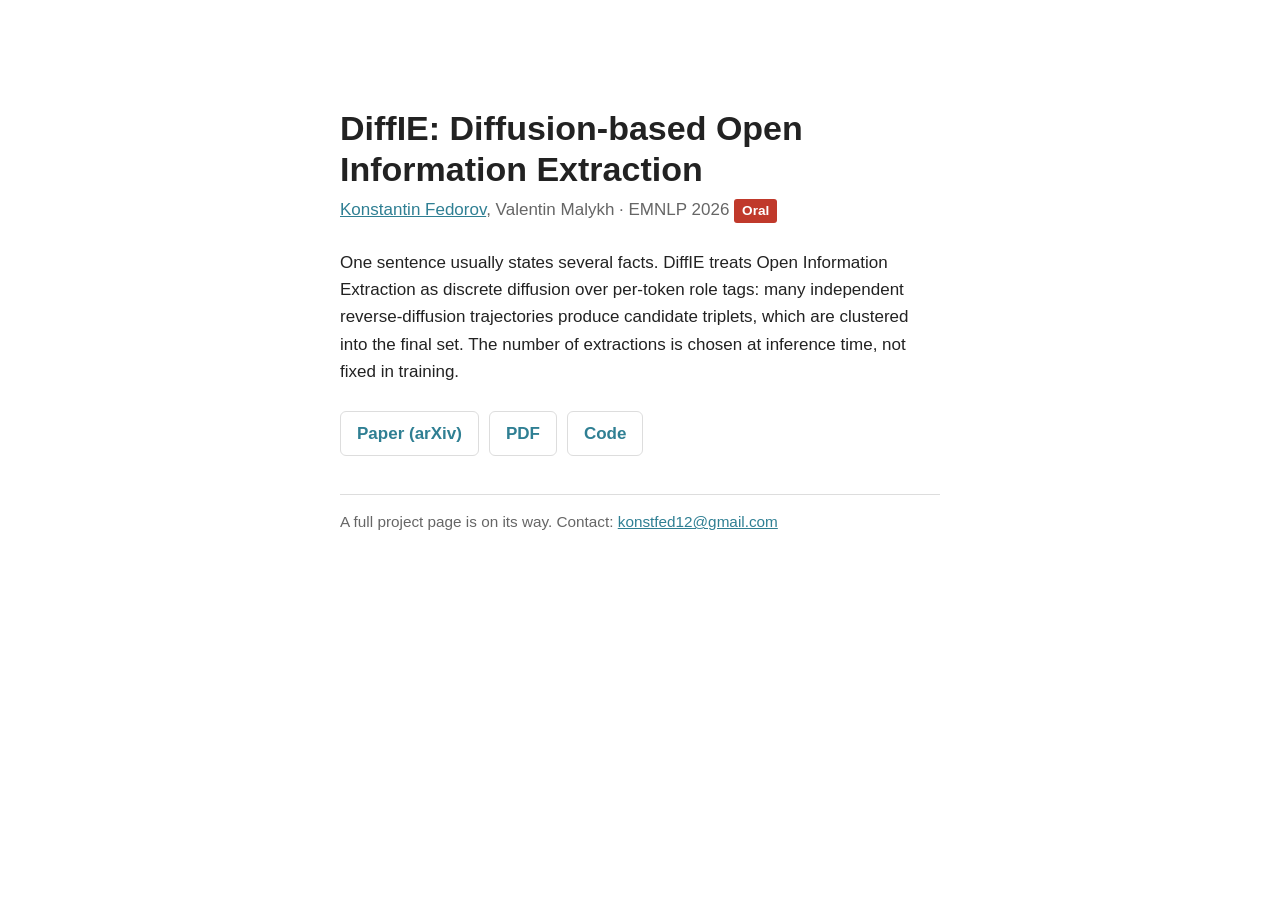
==== diffie/index.html @ b3a7d1a7 "Add placeholder landing page and DiffIE page Co-Authored-By: Claude Opus 5.5 <noreply@anthropic.com>" ====
<!doctype html>
<html lang="en">
<head>
<meta charset="utf-8">
<meta name="viewport" content="width=device-width, initial-scale=1">
<title>DiffIE: Diffusion-based Open Information Extraction</title>
<meta name="description" content="DiffIE recasts Open Information Extraction as discrete diffusion over per-token role tags. EMNLP 2026, oral.">
<link rel="canonical" href="https://konstfed.github.io/diffie/">
<link rel="stylesheet" href="/style.css">
</head>
<body>
<main>
  <h1>DiffIE: Diffusion-based Open Information Extraction</h1>
  <p class="sub"><a href="/">Konstantin Fedorov</a>, Valentin Malykh · EMNLP 2026 <span class="badge">Oral</span></p>
  <p>One sentence usually states several facts. DiffIE treats Open Information Extraction as discrete diffusion over per-token role tags: many independent reverse-diffusion trajectories produce candidate triplets, which are clustered into the final set. The number of extractions is chosen at inference time, not fixed in training.</p>
  <ul class="links">
    <li><a href="https://arxiv.org/abs/2609.02315">Paper (arXiv)</a></li>
    <li><a href="https://arxiv.org/pdf/2609.02315">PDF</a></li>
    <li><a href="https://github.com/KonstFed/DiffIE">Code</a></li>
  </ul>
  <p class="note">A full project page is on its way. Contact: <a href="mailto:konstfed12@gmail.com">konstfed12@gmail.com</a></p>
</main>
</body>
</html>
---- style.css ----
:root { color-scheme: light dark; --fg: #222; --muted: #666; --bg: #fff; --link: #2f7f93; --line: #ddd; }
@media (prefers-color-scheme: dark) { :root { --fg: #eee; --muted: #aaa; --bg: #1e1f22; --link: #6cc3db; --line: #444; } }
* { box-sizing: border-box; }
body { margin: 0; background: var(--bg); color: var(--fg); font: 17px/1.6 -apple-system, "Segoe UI", Roboto, "Helvetica Neue", Arial, sans-serif; }
main { max-width: 640px; margin: 0 auto; padding: 12vh 20px 48px; }
h1 { margin: 0 0 0.2em; font-size: 2em; line-height: 1.2; }
.sub { margin: 0 0 1.5em; color: var(--muted); }
a { color: var(--link); }
.links { display: flex; flex-wrap: wrap; gap: 10px; margin: 1.5em 0; padding: 0; list-style: none; }
.links a { display: inline-block; padding: 8px 16px; border: 1px solid var(--line); border-radius: 6px; text-decoration: none; font-weight: 600; }
.links a:hover { border-color: var(--link); }
.badge { display: inline-block; padding: 1px 8px; border-radius: 3px; background: #c0392b; color: #fff; font-size: 0.8em; font-weight: 700; vertical-align: middle; }
.note { margin-top: 2.5em; padding-top: 1em; border-top: 1px solid var(--line); color: var(--muted); font-size: 0.9em; }
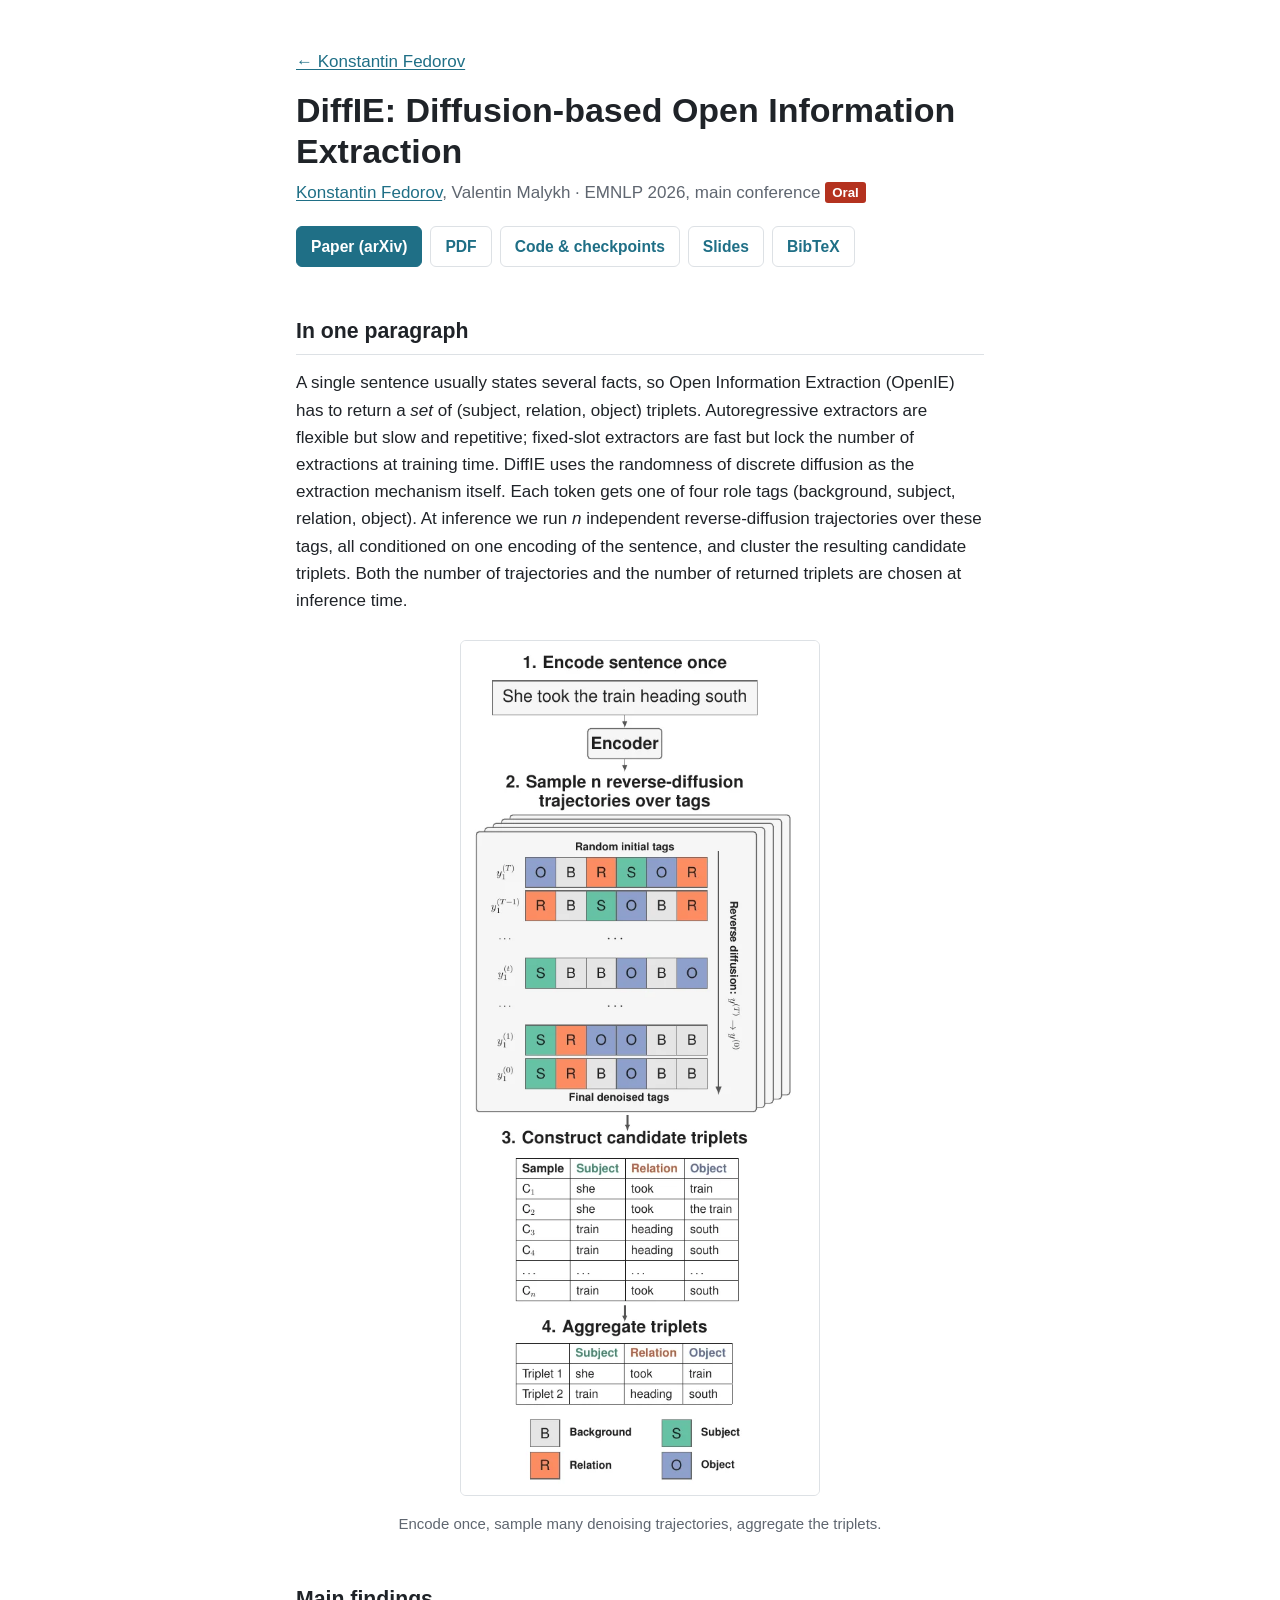
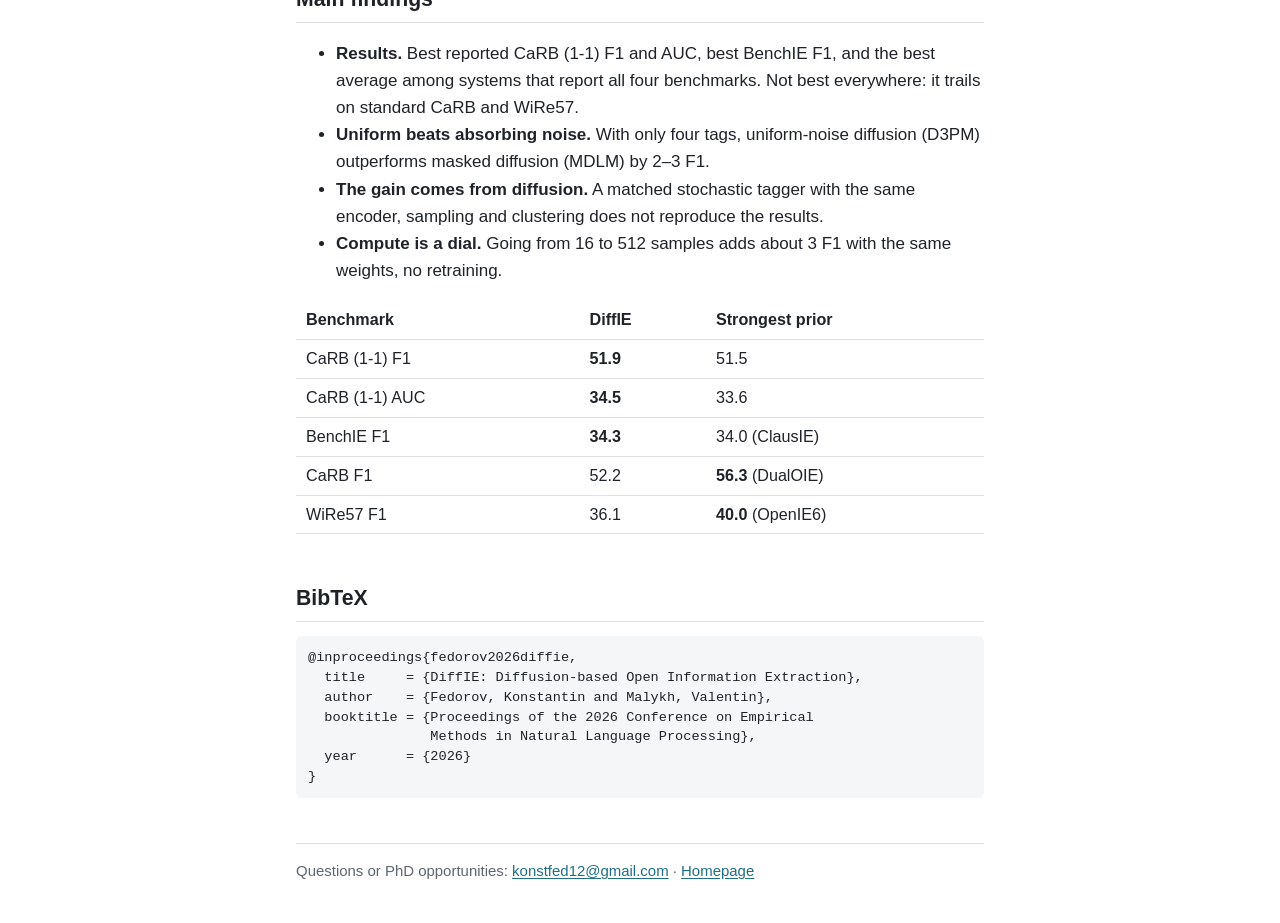
==== commit 293738d9: "Build the full lightweight site from the CV Home page with about, news, publications, talks, open so" ====
--- a/diffie/index.html
+++ b/diffie/index.html
@@ -7,18 +7,76 @@
 <meta name="description" content="DiffIE recasts Open Information Extraction as discrete diffusion over per-token role tags. EMNLP 2026, oral.">
 <link rel="canonical" href="https://konstfed.github.io/diffie/">
 <link rel="stylesheet" href="/style.css">
+<link rel="icon" href="/images/favicon.svg" type="image/svg+xml">
+<link rel="icon" href="/images/favicon.ico" sizes="any">
+<link rel="apple-touch-icon" href="/images/apple-touch-icon-180x180.png">
+<meta property="og:type" content="article">
+<meta property="og:title" content="DiffIE: Diffusion-based Open Information Extraction">
+<meta property="og:description" content="Open Information Extraction as discrete diffusion over per-token role tags. EMNLP 2026, oral.">
+<meta property="og:url" content="https://konstfed.github.io/diffie/">
+<meta property="og:image" content="https://konstfed.github.io/images/diffie-teaser.png">
+<meta name="citation_title" content="DiffIE: Diffusion-based Open Information Extraction">
+<meta name="citation_author" content="Fedorov, Konstantin">
+<meta name="citation_author" content="Malykh, Valentin">
+<meta name="citation_publication_date" content="2026">
+<meta name="citation_conference_title" content="Proceedings of the 2026 Conference on Empirical Methods in Natural Language Processing">
+<meta name="citation_pdf_url" content="https://arxiv.org/pdf/2609.02315">
 </head>
 <body>
 <main>
+  <p class="muted"><a href="/">← Konstantin Fedorov</a></p>
   <h1>DiffIE: Diffusion-based Open Information Extraction</h1>
-  <p class="sub"><a href="/">Konstantin Fedorov</a>, Valentin Malykh · EMNLP 2026 <span class="badge">Oral</span></p>
-  <p>One sentence usually states several facts. DiffIE treats Open Information Extraction as discrete diffusion over per-token role tags: many independent reverse-diffusion trajectories produce candidate triplets, which are clustered into the final set. The number of extractions is chosen at inference time, not fixed in training.</p>
+  <p class="sub"><a href="/">Konstantin Fedorov</a>, Valentin Malykh · EMNLP 2026, main conference <span class="badge">Oral</span></p>
+
   <ul class="links">
-    <li><a href="https://arxiv.org/abs/2609.02315">Paper (arXiv)</a></li>
+    <li><a class="cta" href="https://arxiv.org/abs/2609.02315">Paper (arXiv)</a></li>
     <li><a href="https://arxiv.org/pdf/2609.02315">PDF</a></li>
-    <li><a href="https://github.com/KonstFed/DiffIE">Code</a></li>
+    <li><a href="https://github.com/KonstFed/DiffIE">Code &amp; checkpoints</a></li>
+    <li><a href="/files/DiffIE_EMNLP2026_slides.pdf">Slides</a></li>
+    <li><a href="#bibtex">BibTeX</a></li>
   </ul>
-  <p class="note">A full project page is on its way. Contact: <a href="mailto:konstfed12@gmail.com">konstfed12@gmail.com</a></p>
+
+  <h2>In one paragraph</h2>
+  <p>A single sentence usually states several facts, so Open Information Extraction (OpenIE) has to return a <em>set</em> of (subject, relation, object) triplets. Autoregressive extractors are flexible but slow and repetitive; fixed-slot extractors are fast but lock the number of extractions at training time. DiffIE uses the randomness of discrete diffusion as the extraction mechanism itself. Each token gets one of four role tags (background, subject, relation, object). At inference we run <em>n</em> independent reverse-diffusion trajectories over these tags, all conditioned on one encoding of the sentence, and cluster the resulting candidate triplets. Both the number of trajectories and the number of returned triplets are chosen at inference time.</p>
+
+  <figure>
+    <img src="/images/diffie-teaser.webp" width="530" height="1265" loading="lazy" decoding="async" alt="DiffIE inference: encode the sentence once, sample n reverse-diffusion trajectories over role tags, build candidate triplets, aggregate them into the final set.">
+    <figcaption>Encode once, sample many denoising trajectories, aggregate the triplets.</figcaption>
+  </figure>
+
+  <h2>Main findings</h2>
+  <ul>
+    <li><strong>Results.</strong> Best reported CaRB (1-1) F1 and AUC, best BenchIE F1, and the best average among systems that report all four benchmarks. Not best everywhere: it trails on standard CaRB and WiRe57.</li>
+    <li><strong>Uniform beats absorbing noise.</strong> With only four tags, uniform-noise diffusion (D3PM) outperforms masked diffusion (MDLM) by 2–3 F1.</li>
+    <li><strong>The gain comes from diffusion.</strong> A matched stochastic tagger with the same encoder, sampling and clustering does not reproduce the results.</li>
+    <li><strong>Compute is a dial.</strong> Going from 16 to 512 samples adds about 3 F1 with the same weights, no retraining.</li>
+  </ul>
+
+  <div class="table-wrap">
+  <table>
+    <thead><tr><th>Benchmark</th><th>DiffIE</th><th>Strongest prior</th></tr></thead>
+    <tbody>
+      <tr><td>CaRB (1-1) F1</td><td><strong>51.9</strong></td><td>51.5</td></tr>
+      <tr><td>CaRB (1-1) AUC</td><td><strong>34.5</strong></td><td>33.6</td></tr>
+      <tr><td>BenchIE F1</td><td><strong>34.3</strong></td><td>34.0 (ClausIE)</td></tr>
+      <tr><td>CaRB F1</td><td>52.2</td><td><strong>56.3</strong> (DualOIE)</td></tr>
+      <tr><td>WiRe57 F1</td><td>36.1</td><td><strong>40.0</strong> (OpenIE6)</td></tr>
+    </tbody>
+  </table>
+  </div>
+
+  <h2 id="bibtex">BibTeX</h2>
+<pre>@inproceedings{fedorov2026diffie,
+  title     = {DiffIE: Diffusion-based Open Information Extraction},
+  author    = {Fedorov, Konstantin and Malykh, Valentin},
+  booktitle = {Proceedings of the 2026 Conference on Empirical
+               Methods in Natural Language Processing},
+  year      = {2026}
+}</pre>
+
+  <footer>
+    Questions or PhD opportunities: <a href="mailto:konstfed12@gmail.com">konstfed12@gmail.com</a> · <a href="/">Homepage</a>
+  </footer>
 </main>
 </body>
 </html>
--- a/style.css
+++ b/style.css
@@ -1,13 +1,37 @@
-:root { color-scheme: light dark; --fg: #222; --muted: #666; --bg: #fff; --link: #2f7f93; --line: #ddd; }
-@media (prefers-color-scheme: dark) { :root { --fg: #eee; --muted: #aaa; --bg: #1e1f22; --link: #6cc3db; --line: #444; } }
+:root { color-scheme: light dark; --fg: #1f2328; --muted: #5f6670; --bg: #fff; --soft: #f4f6f8; --link: #1f6f86; --line: #dde1e5; --accent: #b4321f; }
+@media (prefers-color-scheme: dark) { :root { --fg: #e8eaed; --muted: #a2a8b0; --bg: #17181b; --soft: #222428; --link: #6cc3db; --line: #3a3d42; --accent: #e0503a; } }
 * { box-sizing: border-box; }
-body { margin: 0; background: var(--bg); color: var(--fg); font: 17px/1.6 -apple-system, "Segoe UI", Roboto, "Helvetica Neue", Arial, sans-serif; }
-main { max-width: 640px; margin: 0 auto; padding: 12vh 20px 48px; }
+html { -webkit-text-size-adjust: 100%; }
+body { margin: 0; background: var(--bg); color: var(--fg); font: 17px/1.6 -apple-system, BlinkMacSystemFont, "Segoe UI", Roboto, "Helvetica Neue", Arial, sans-serif; }
+main { max-width: 720px; margin: 0 auto; padding: 48px 16px 40px; }
 h1 { margin: 0 0 0.2em; font-size: 2em; line-height: 1.2; }
-.sub { margin: 0 0 1.5em; color: var(--muted); }
-a { color: var(--link); }
-.links { display: flex; flex-wrap: wrap; gap: 10px; margin: 1.5em 0; padding: 0; list-style: none; }
-.links a { display: inline-block; padding: 8px 16px; border: 1px solid var(--line); border-radius: 6px; text-decoration: none; font-weight: 600; }
-.links a:hover { border-color: var(--link); }
-.badge { display: inline-block; padding: 1px 8px; border-radius: 3px; background: #c0392b; color: #fff; font-size: 0.8em; font-weight: 700; vertical-align: middle; }
-.note { margin-top: 2.5em; padding-top: 1em; border-top: 1px solid var(--line); color: var(--muted); font-size: 0.9em; }
+h2 { margin: 2.2em 0 0.7em; padding-bottom: 0.25em; border-bottom: 1px solid var(--line); font-size: 1.25em; }
+h3 { margin: 0 0 0.2em; font-size: 1.05em; line-height: 1.35; }
+p { margin: 0 0 0.9em; }
+a { color: var(--link); text-underline-offset: 2px; }
+.sub { margin: 0 0 1.2em; color: var(--muted); }
+.muted { color: var(--muted); }
+.seeking { margin: 1.2em 0; padding: 12px 16px; border-left: 4px solid var(--accent); background: var(--soft); border-radius: 0 6px 6px 0; }
+.links { display: flex; flex-wrap: wrap; gap: 8px; margin: 0.6em 0 1em; padding: 0; list-style: none; }
+.links a { display: inline-block; padding: 7px 14px; border: 1px solid var(--line); border-radius: 6px; text-decoration: none; font-weight: 600; font-size: 0.92em; }
+.links a:hover, .links a:focus { border-color: var(--link); }
+.links .cta { background: var(--link); border-color: var(--link); color: var(--bg); }
+.badge { display: inline-block; padding: 0 7px; border-radius: 3px; background: var(--accent); color: #fff; font-size: 0.78em; font-weight: 700; vertical-align: 1px; }
+ul.plain { margin: 0; padding: 0; list-style: none; }
+ul.plain > li { margin: 0 0 1em; }
+ul.plain p { margin: 0; }
+.news li { display: grid; grid-template-columns: 5.5em 1fr; gap: 8px; margin-bottom: 0.5em; }
+.news .date { color: var(--muted); font-variant-numeric: tabular-nums; }
+.pub { margin: 0 0 1.6em; }
+.pub p { margin: 0 0 0.2em; }
+.row { display: flex; flex-wrap: wrap; justify-content: space-between; column-gap: 12px; }
+.row .when { color: var(--muted); white-space: nowrap; }
+figure { margin: 1.5em 0; text-align: center; }
+figure img { width: 100%; max-width: 360px; height: auto; border: 1px solid var(--line); border-radius: 6px; }
+figcaption { margin-top: 0.5em; color: var(--muted); font-size: 0.88em; }
+.table-wrap { overflow-x: auto; }
+table { border-collapse: collapse; width: 100%; font-size: 0.95em; font-variant-numeric: tabular-nums; }
+th, td { padding: 6px 10px; border-bottom: 1px solid var(--line); text-align: left; }
+pre { overflow-x: auto; padding: 12px; background: var(--soft); border-radius: 6px; font-size: 0.8em; line-height: 1.45; }
+footer { margin-top: 3em; padding-top: 1em; border-top: 1px solid var(--line); color: var(--muted); font-size: 0.88em; }
+@media (max-width: 480px) { body { font-size: 16px; } main { padding-top: 28px; } h1 { font-size: 1.7em; } .news li { grid-template-columns: 1fr; gap: 0; } }
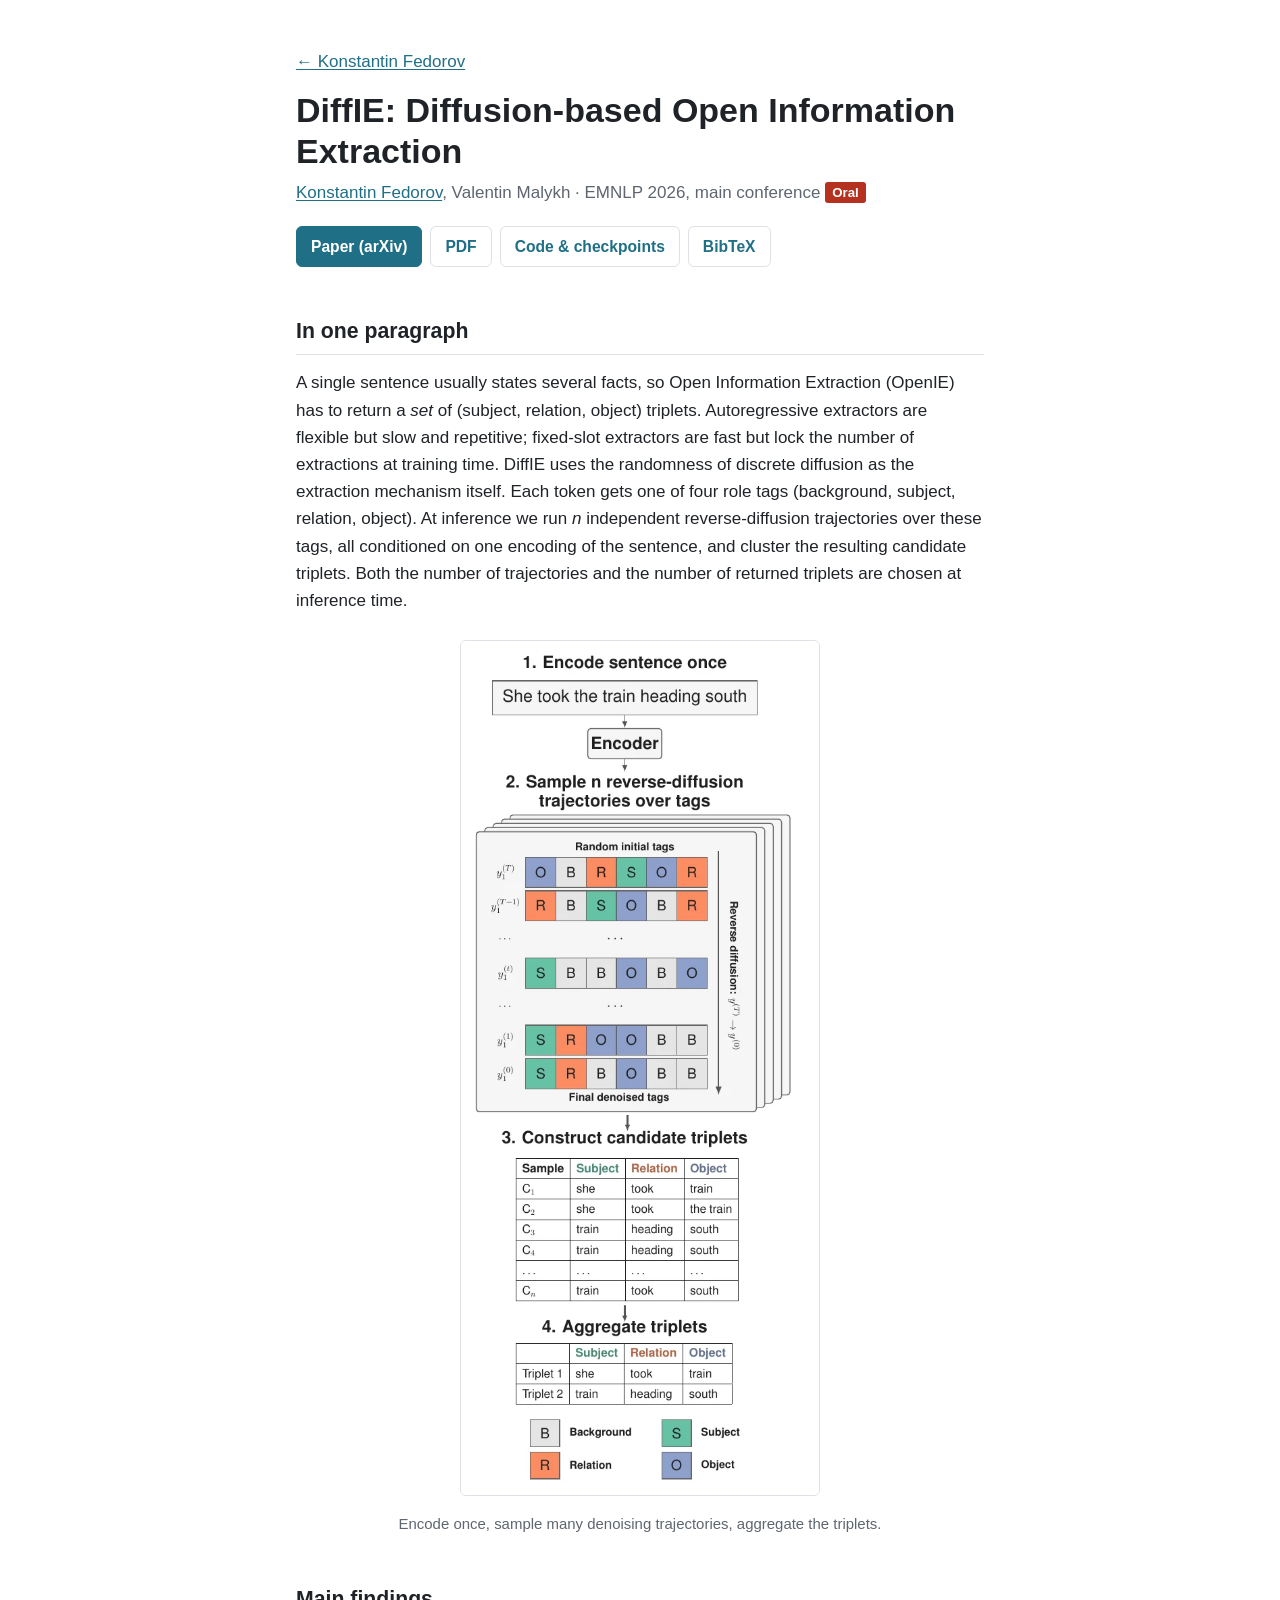
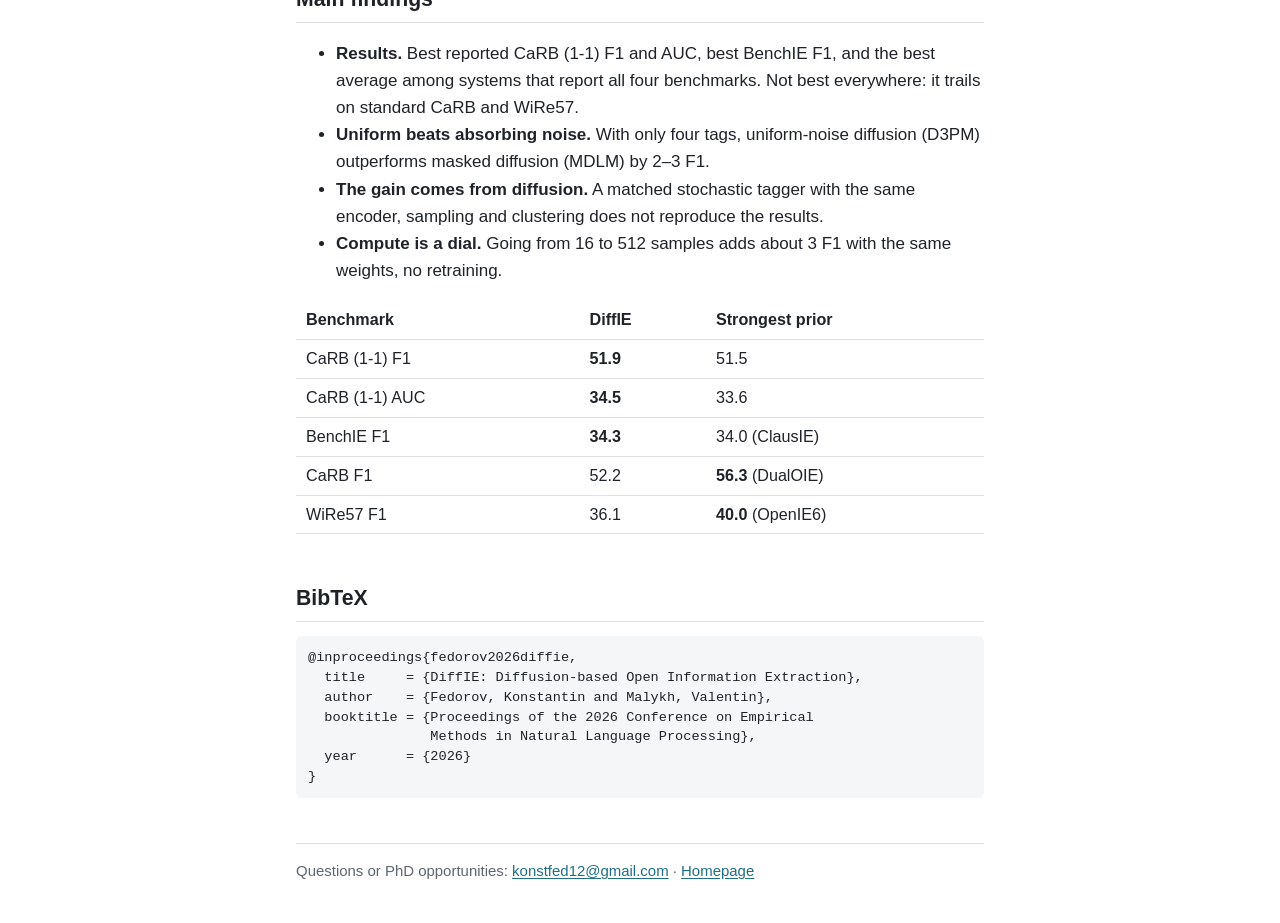
==== commit 0c559511: "Remove DiffIE slides Co-Authored-By: Claude Opus 5.5 <noreply@anthropic.com>" ====
--- a/diffie/index.html
+++ b/diffie/index.html
@@ -32,7 +32,6 @@
     <li><a class="cta" href="https://arxiv.org/abs/2609.02315">Paper (arXiv)</a></li>
     <li><a href="https://arxiv.org/pdf/2609.02315">PDF</a></li>
     <li><a href="https://github.com/KonstFed/DiffIE">Code &amp; checkpoints</a></li>
-    <li><a href="/files/DiffIE_EMNLP2026_slides.pdf">Slides</a></li>
     <li><a href="#bibtex">BibTeX</a></li>
   </ul>
 
--- a/style.css
+++ b/style.css
@@ -9,6 +9,9 @@
 h3 { margin: 0 0 0.2em; font-size: 1.05em; line-height: 1.35; }
 p { margin: 0 0 0.9em; }
 a { color: var(--link); text-underline-offset: 2px; }
+.hero { display: flex; align-items: center; gap: 20px; }
+.hero .sub { margin: 0; }
+.avatar { flex: none; width: 120px; height: 120px; border-radius: 50%; object-fit: cover; }
 .sub { margin: 0 0 1.2em; color: var(--muted); }
 .muted { color: var(--muted); }
 .seeking { margin: 1.2em 0; padding: 12px 16px; border-left: 4px solid var(--accent); background: var(--soft); border-radius: 0 6px 6px 0; }
@@ -34,4 +37,4 @@
 th, td { padding: 6px 10px; border-bottom: 1px solid var(--line); text-align: left; }
 pre { overflow-x: auto; padding: 12px; background: var(--soft); border-radius: 6px; font-size: 0.8em; line-height: 1.45; }
 footer { margin-top: 3em; padding-top: 1em; border-top: 1px solid var(--line); color: var(--muted); font-size: 0.88em; }
-@media (max-width: 480px) { body { font-size: 16px; } main { padding-top: 28px; } h1 { font-size: 1.7em; } .news li { grid-template-columns: 1fr; gap: 0; } }
+@media (max-width: 480px) { body { font-size: 16px; } main { padding-top: 28px; } h1 { font-size: 1.6em; } .hero { gap: 14px; } .avatar { width: 84px; height: 84px; } .news li { grid-template-columns: 1fr; gap: 0; } }
